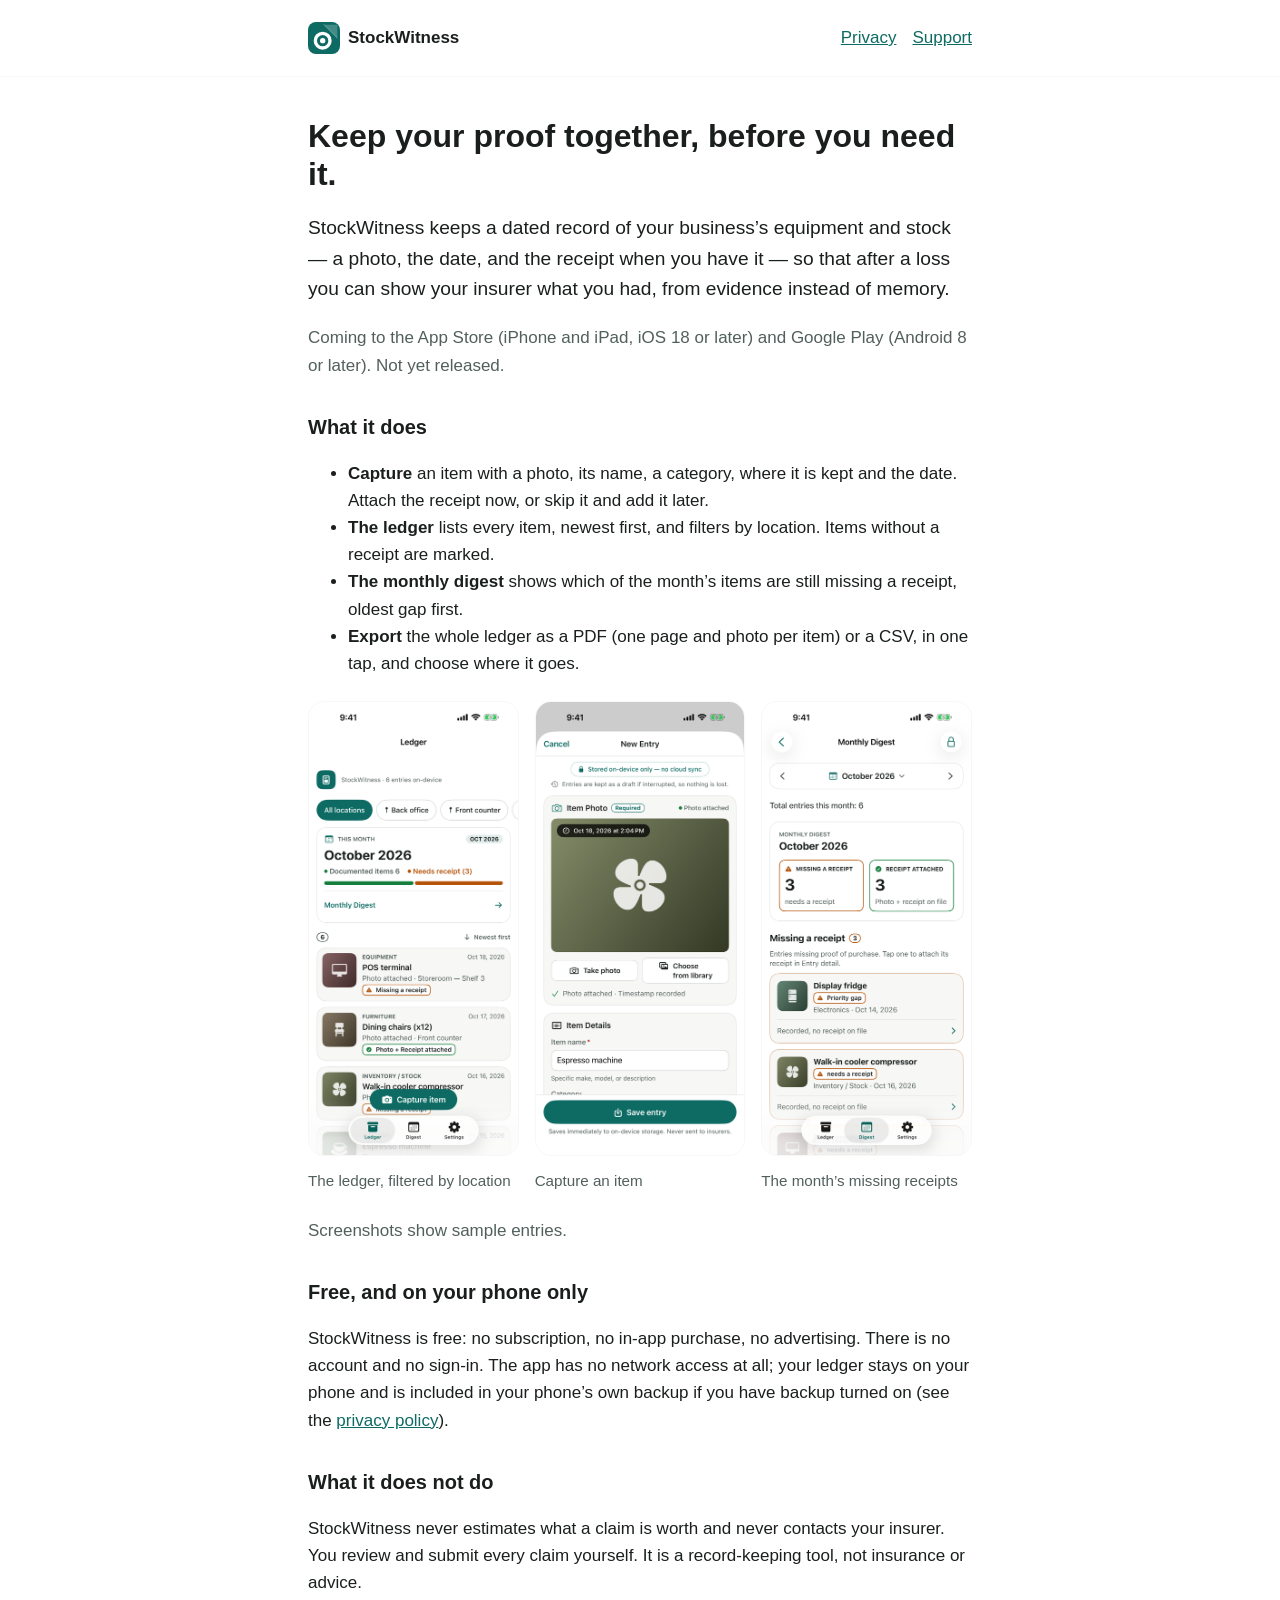
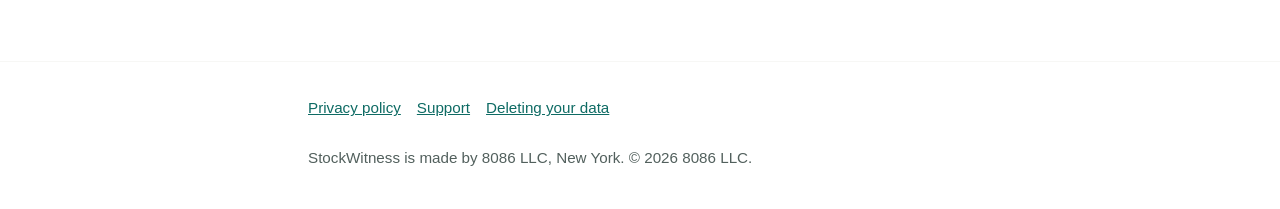
==== index.html @ 0a0f8921 "StockWitness site: home, privacy, support, deleting your data Co-Authored-By: Claude Opus 5.5 <norep" ====
<!DOCTYPE html>
<html lang="en">
<head>
<meta charset="utf-8">
<meta name="viewport" content="width=device-width, initial-scale=1">
<title>StockWitness — a dated photo inventory for insurance claims</title>
<meta name="description" content="StockWitness keeps a dated photo-and-receipt record of a small business’s equipment and stock on your phone. Free, no account, no network.">
<meta name="color-scheme" content="light dark">
<meta property="og:title" content="StockWitness — a dated photo inventory for insurance claims">
<meta property="og:description" content="StockWitness keeps a dated photo-and-receipt record of a small business’s equipment and stock on your phone. Free, no account, no network.">
<meta property="og:image" content="https://soloinc-projects.github.io/stockwitness/og-image.png">
<link rel="canonical" href="https://soloinc-projects.github.io/stockwitness/">
<link rel="icon" href="favicon.svg" type="image/svg+xml">
<link rel="apple-touch-icon" href="apple-touch-icon.png">
<link rel="stylesheet" href="style.css">
</head>
<body>
<a class="skip" href="#main">Skip to content</a>
<header><div class="wrap">
<a class="brand" href="./"><img src="favicon.svg" alt="" width="32" height="32">StockWitness</a>
<nav aria-label="Site"><a href="privacy/">Privacy</a><a href="support/">Support</a></nav>
</div></header>
<main id="main"><div class="wrap">
<h1>Keep your proof together, before you need it.</h1>
<p class="lede">StockWitness keeps a dated record of your business&rsquo;s equipment and stock &mdash; a photo, the date, and the receipt when you have it &mdash; so that after a loss you can show your insurer what you had, from evidence instead of memory.</p>
<p class="muted">Coming to the App Store (iPhone and iPad, iOS 18 or later) and Google Play (Android 8 or later). Not yet released.</p>

<h2>What it does</h2>
<ul>
<li><strong>Capture</strong> an item with a photo, its name, a category, where it is kept and the date. Attach the receipt now, or skip it and add it later.</li>
<li><strong>The ledger</strong> lists every item, newest first, and filters by location. Items without a receipt are marked.</li>
<li><strong>The monthly digest</strong> shows which of the month&rsquo;s items are still missing a receipt, oldest gap first.</li>
<li><strong>Export</strong> the whole ledger as a PDF (one page and photo per item) or a CSV, in one tap, and choose where it goes.</li>
</ul>

<div class="shots">
<figure><img src="img/01-ledger.png" alt="The Ledger screen: entries with photos, locations and a missing-receipt marker" width="460" height="999" loading="lazy"><figcaption>The ledger, filtered by location</figcaption></figure>
<figure><img src="img/02-capture.png" alt="The Capture screen: photo, item name, category and location fields" width="460" height="999" loading="lazy"><figcaption>Capture an item</figcaption></figure>
<figure><img src="img/03-digest.png" alt="The Monthly Digest screen: three entries missing a receipt, three with one" width="460" height="999" loading="lazy"><figcaption>The month&rsquo;s missing receipts</figcaption></figure>
</div>
<p class="muted">Screenshots show sample entries.</p>

<h2>Free, and on your phone only</h2>
<p>StockWitness is free: no subscription, no in-app purchase, no advertising. There is no account and no sign-in. The app has no network access at all; your ledger stays on your phone and is included in your phone&rsquo;s own backup if you have backup turned on (see the <a href="privacy/">privacy policy</a>).</p>

<h2>What it does not do</h2>
<p>StockWitness never estimates what a claim is worth and never contacts your insurer. You review and submit every claim yourself. It is a record-keeping tool, not insurance or advice.</p>

</div></main>
<footer><div class="wrap">
<a href="privacy/">Privacy policy</a><a href="support/">Support</a><a href="delete-data/">Deleting your data</a>
<p>StockWitness is made by 8086 LLC, New York. &copy; 2026 8086 LLC.</p>
</div></footer>
</body>
</html>
---- style.css ----
:root{--bg:#FFFFFF;--surface:#F7F7F5;--ink:#1A1F1E;--ink2:#52605D;--primary:#0E6B64;color-scheme:light dark}
@media (prefers-color-scheme:dark){:root{--bg:#0F1413;--surface:#1B2220;--ink:#EDF2F0;--ink2:#A9B6B2;--primary:#4FD1C0}}
*{box-sizing:border-box}
body{margin:0;background:var(--bg);color:var(--ink);font:1.0625rem/1.6 -apple-system,BlinkMacSystemFont,"Segoe UI",Roboto,sans-serif}
a{color:var(--primary)}
a:focus-visible{outline:3px solid var(--primary);outline-offset:2px}
.skip{position:absolute;left:-999px}.skip:focus{left:1rem;top:1rem;background:var(--bg);padding:.5rem}
.wrap{max-width:44rem;margin:0 auto;padding:0 1.25rem}
header{border-bottom:1px solid var(--surface);padding:1rem 0}
header .wrap{display:flex;align-items:center;justify-content:space-between;gap:1rem;flex-wrap:wrap}
.brand{display:flex;align-items:center;gap:.5rem;font-weight:700;color:var(--ink);text-decoration:none}
.brand img{width:32px;height:32px}
nav a{margin-left:1rem;display:inline-block;min-height:44px;line-height:44px}
main{padding:2rem 0 3rem}
h1{font-size:2rem;line-height:1.2;margin:.5rem 0 1rem}
h2{font-size:1.25rem;margin:2rem 0 .5rem}
.lede{font-size:1.2rem;color:var(--ink)}
.muted{color:var(--ink2)}
.card{background:var(--surface);border-radius:16px;padding:1rem 1.25rem;margin:1rem 0}
.shots{display:grid;grid-template-columns:repeat(auto-fit,minmax(10rem,1fr));gap:1rem;margin:1.5rem 0}
.shots figure{margin:0}.shots img{width:100%;height:auto;border-radius:16px;border:1px solid var(--surface)}
.shots figcaption{font-size:.95rem;color:var(--ink2);margin-top:.25rem}
table{border-collapse:collapse;width:100%}th,td{text-align:left;padding:.5rem;border-bottom:1px solid var(--surface);vertical-align:top}
footer{border-top:1px solid var(--surface);padding:1.5rem 0;color:var(--ink2);font-size:.95rem}
footer a{display:inline-block;min-height:44px;line-height:44px;margin-right:1rem}
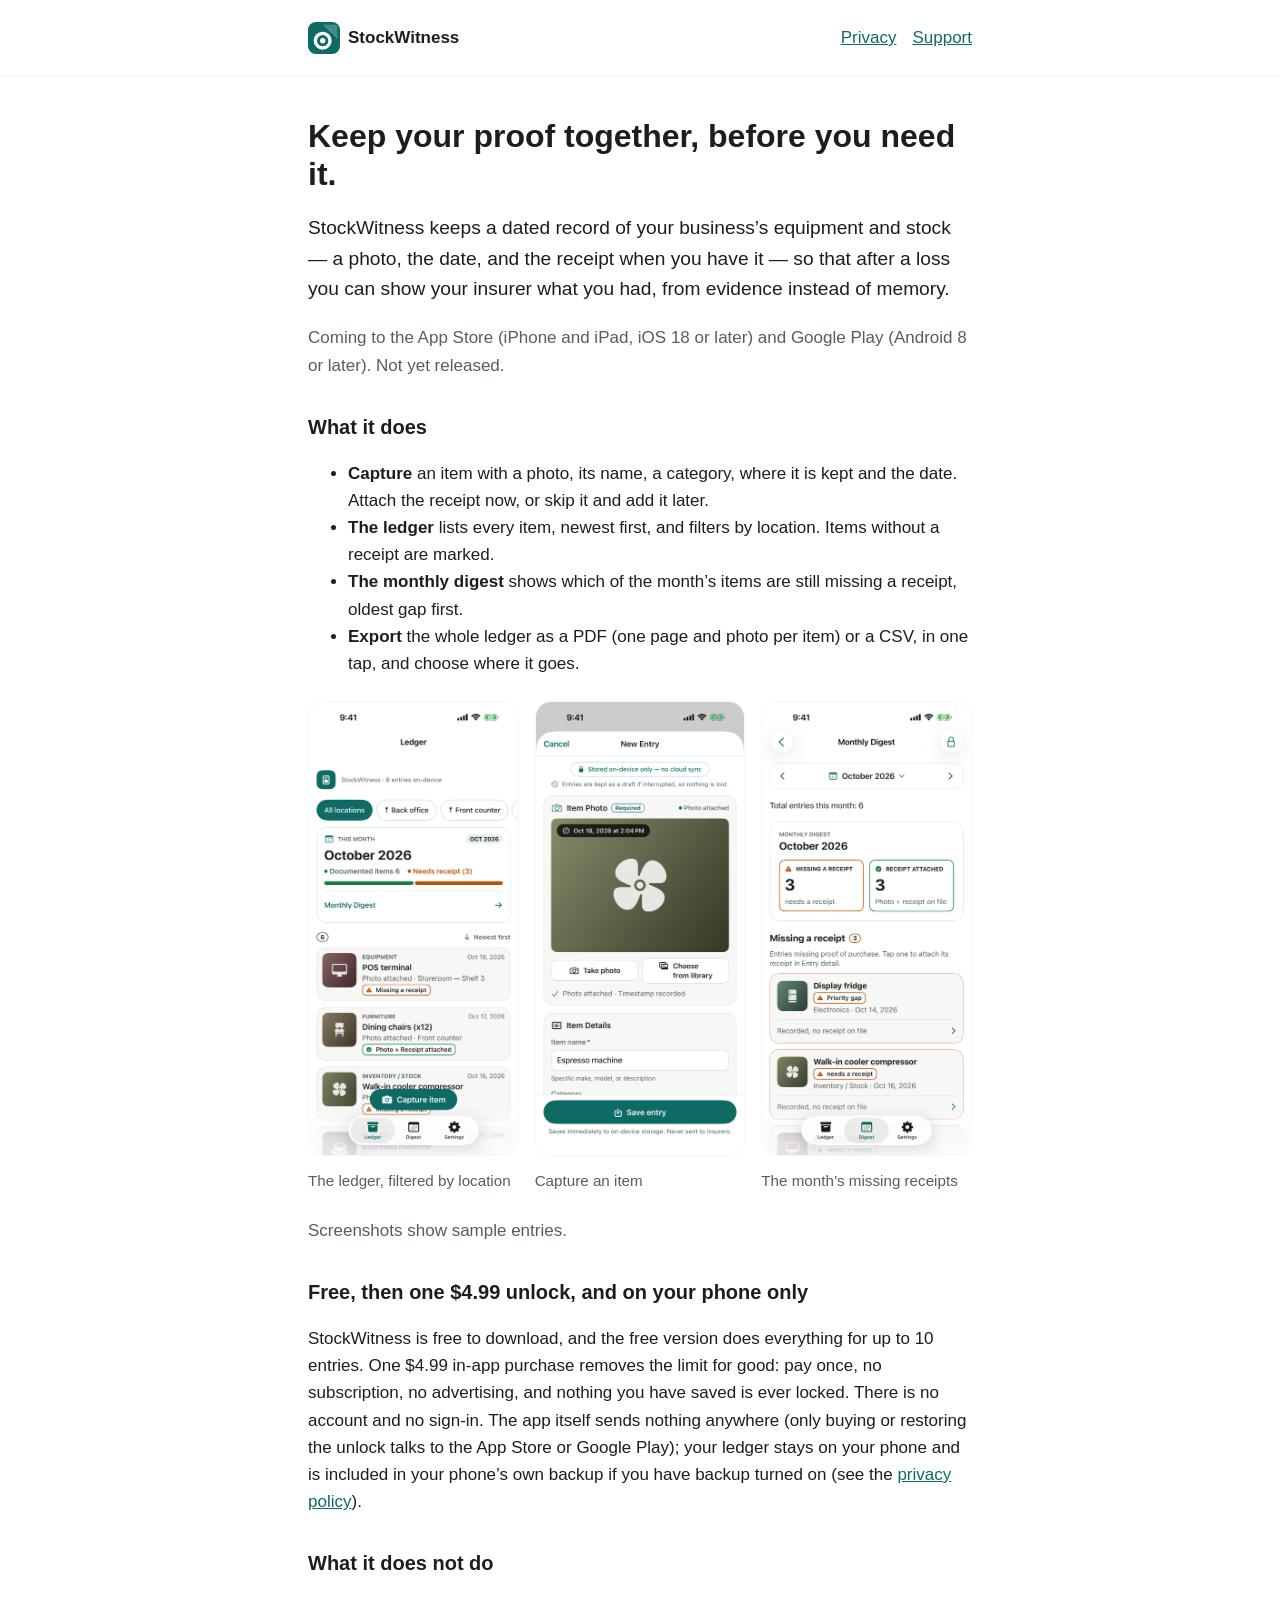
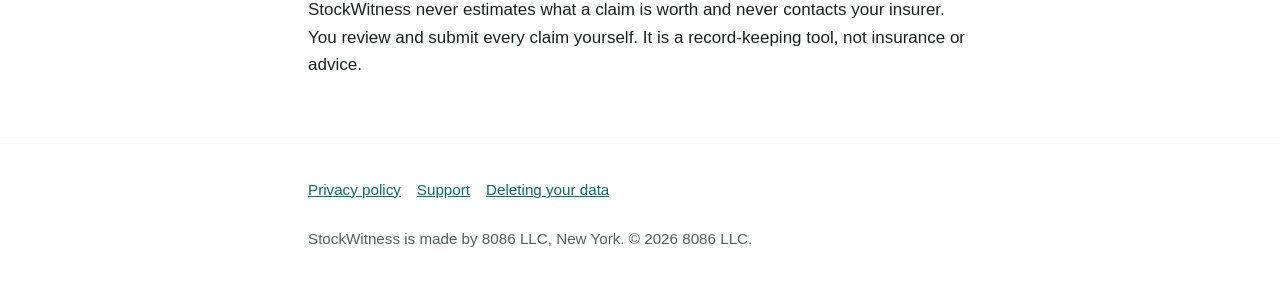
==== commit 3028c0da: "StockWitness is free, then one $4.99 unlock: landing, support and privacy pages say so Co-Authored-B" ====
--- a/index.html
+++ b/index.html
@@ -4,10 +4,10 @@
 <meta charset="utf-8">
 <meta name="viewport" content="width=device-width, initial-scale=1">
 <title>StockWitness — a dated photo inventory for insurance claims</title>
-<meta name="description" content="StockWitness keeps a dated photo-and-receipt record of a small business’s equipment and stock on your phone. Free, no account, no network.">
+<meta name="description" content="StockWitness keeps a dated photo-and-receipt record of a small business’s equipment and stock on your phone. Free, then one $4.99 unlock. No account, no subscription.">
 <meta name="color-scheme" content="light dark">
 <meta property="og:title" content="StockWitness — a dated photo inventory for insurance claims">
-<meta property="og:description" content="StockWitness keeps a dated photo-and-receipt record of a small business’s equipment and stock on your phone. Free, no account, no network.">
+<meta property="og:description" content="StockWitness keeps a dated photo-and-receipt record of a small business’s equipment and stock on your phone. Free, then one $4.99 unlock. No account, no subscription.">
 <meta property="og:image" content="https://soloinc-projects.github.io/stockwitness/og-image.png">
 <link rel="canonical" href="https://soloinc-projects.github.io/stockwitness/">
 <link rel="icon" href="favicon.svg" type="image/svg+xml">
@@ -40,8 +40,8 @@
 </div>
 <p class="muted">Screenshots show sample entries.</p>
 
-<h2>Free, and on your phone only</h2>
-<p>StockWitness is free: no subscription, no in-app purchase, no advertising. There is no account and no sign-in. The app has no network access at all; your ledger stays on your phone and is included in your phone&rsquo;s own backup if you have backup turned on (see the <a href="privacy/">privacy policy</a>).</p>
+<h2>Free, then one $4.99 unlock, and on your phone only</h2>
+<p>StockWitness is free to download, and the free version does everything for up to 10 entries. One $4.99 in-app purchase removes the limit for good: pay once, no subscription, no advertising, and nothing you have saved is ever locked. There is no account and no sign-in. The app itself sends nothing anywhere (only buying or restoring the unlock talks to the App Store or Google Play); your ledger stays on your phone and is included in your phone&rsquo;s own backup if you have backup turned on (see the <a href="privacy/">privacy policy</a>).</p>
 
 <h2>What it does not do</h2>
 <p>StockWitness never estimates what a claim is worth and never contacts your insurer. You review and submit every claim yourself. It is a record-keeping tool, not insurance or advice.</p>
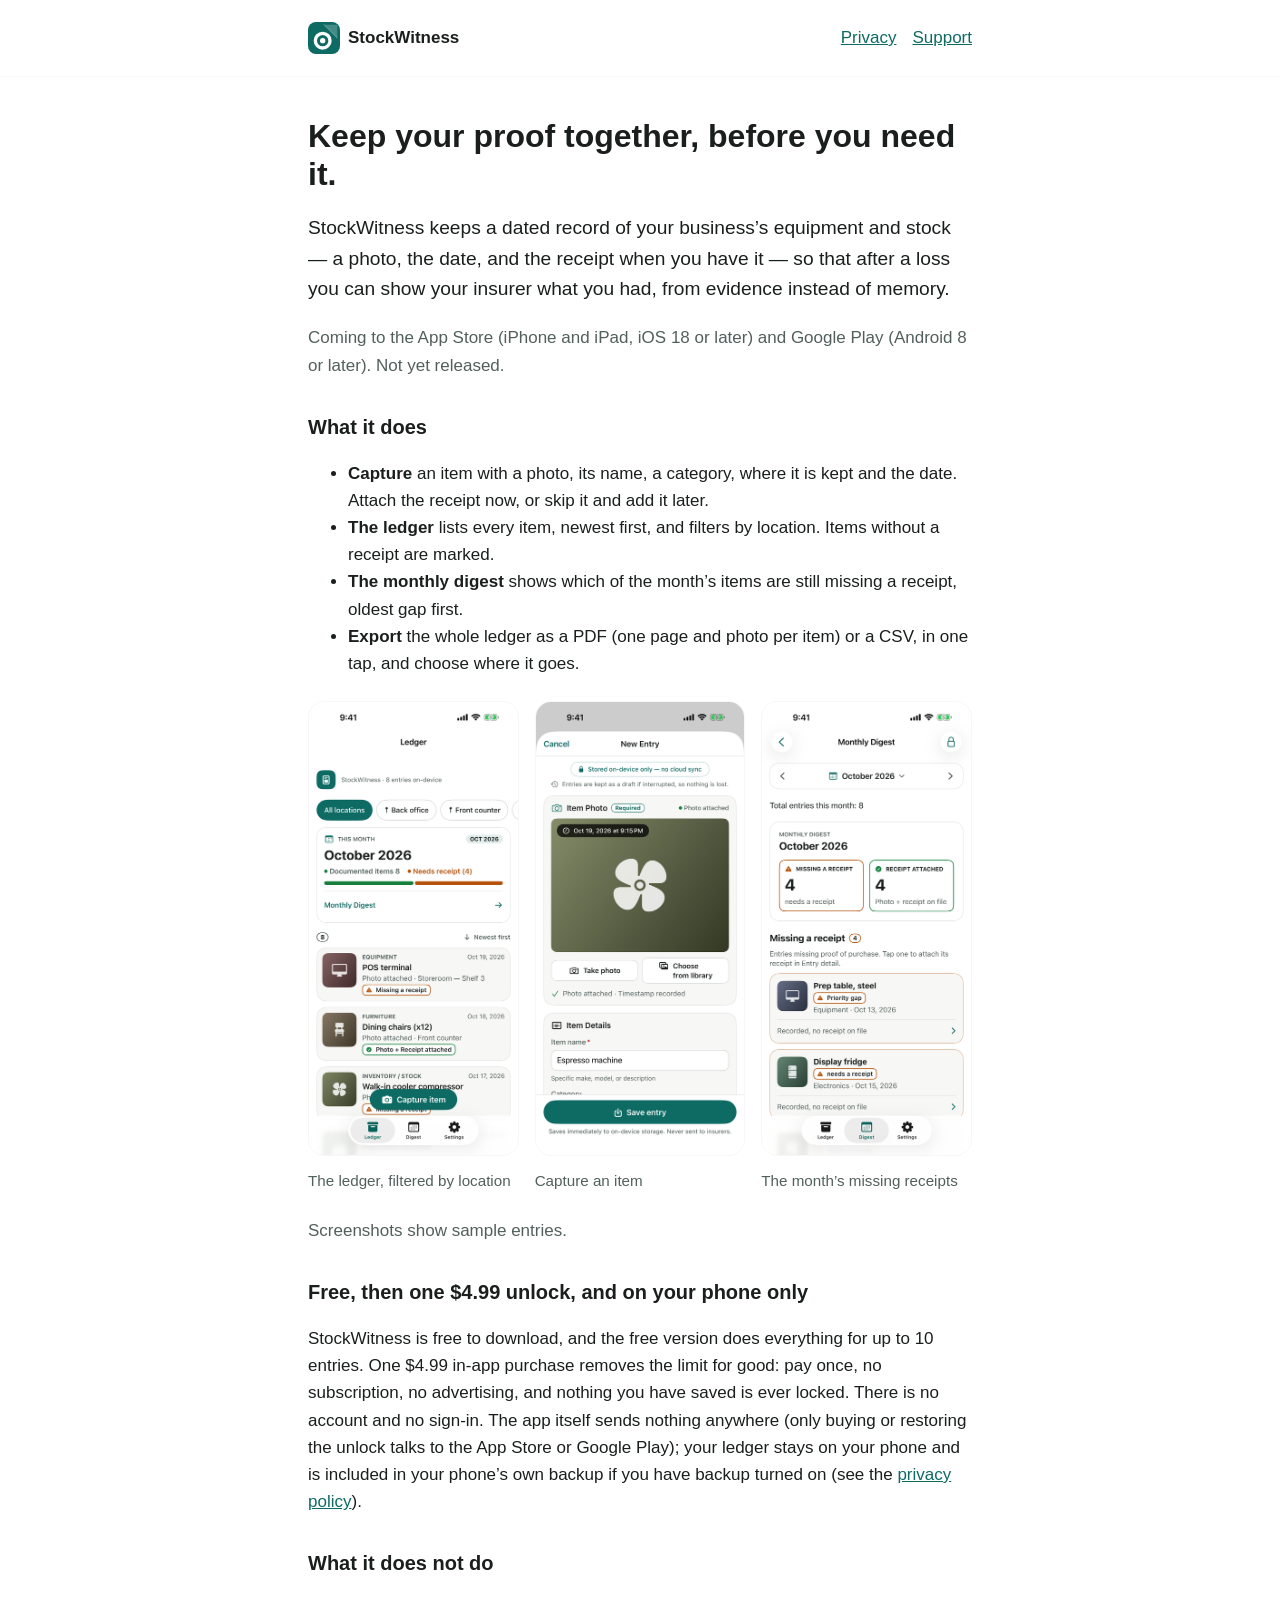
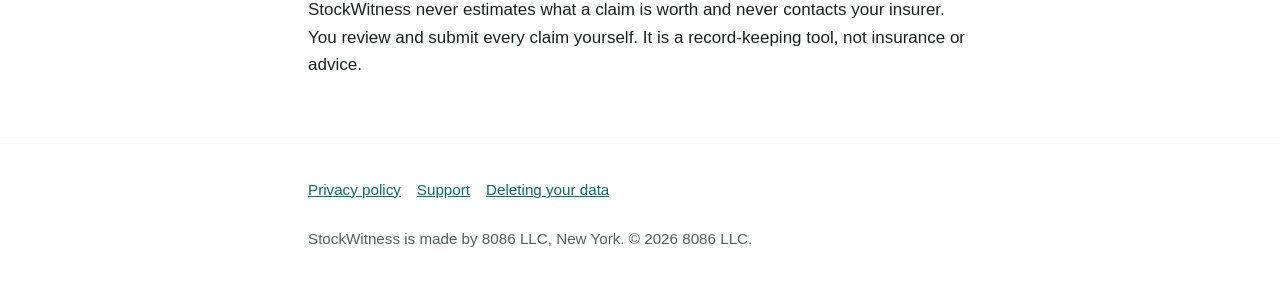
==== commit 2e40c1e8: "Landing images from the App Store set shot on e8fa122 (Settings unlock build); alt text matches them" ====
--- a/index.html
+++ b/index.html
@@ -35,8 +35,8 @@
 
 <div class="shots">
 <figure><img src="img/01-ledger.png" alt="The Ledger screen: entries with photos, locations and a missing-receipt marker" width="460" height="999" loading="lazy"><figcaption>The ledger, filtered by location</figcaption></figure>
-<figure><img src="img/02-capture.png" alt="The Capture screen: photo, item name, category and location fields" width="460" height="999" loading="lazy"><figcaption>Capture an item</figcaption></figure>
-<figure><img src="img/03-digest.png" alt="The Monthly Digest screen: three entries missing a receipt, three with one" width="460" height="999" loading="lazy"><figcaption>The month&rsquo;s missing receipts</figcaption></figure>
+<figure><img src="img/02-capture.png" alt="The Capture screen: a dated photo and the item name, with Save entry below" width="460" height="999" loading="lazy"><figcaption>Capture an item</figcaption></figure>
+<figure><img src="img/03-digest.png" alt="The Monthly Digest screen: four entries missing a receipt, four with one" width="460" height="999" loading="lazy"><figcaption>The month&rsquo;s missing receipts</figcaption></figure>
 </div>
 <p class="muted">Screenshots show sample entries.</p>
 
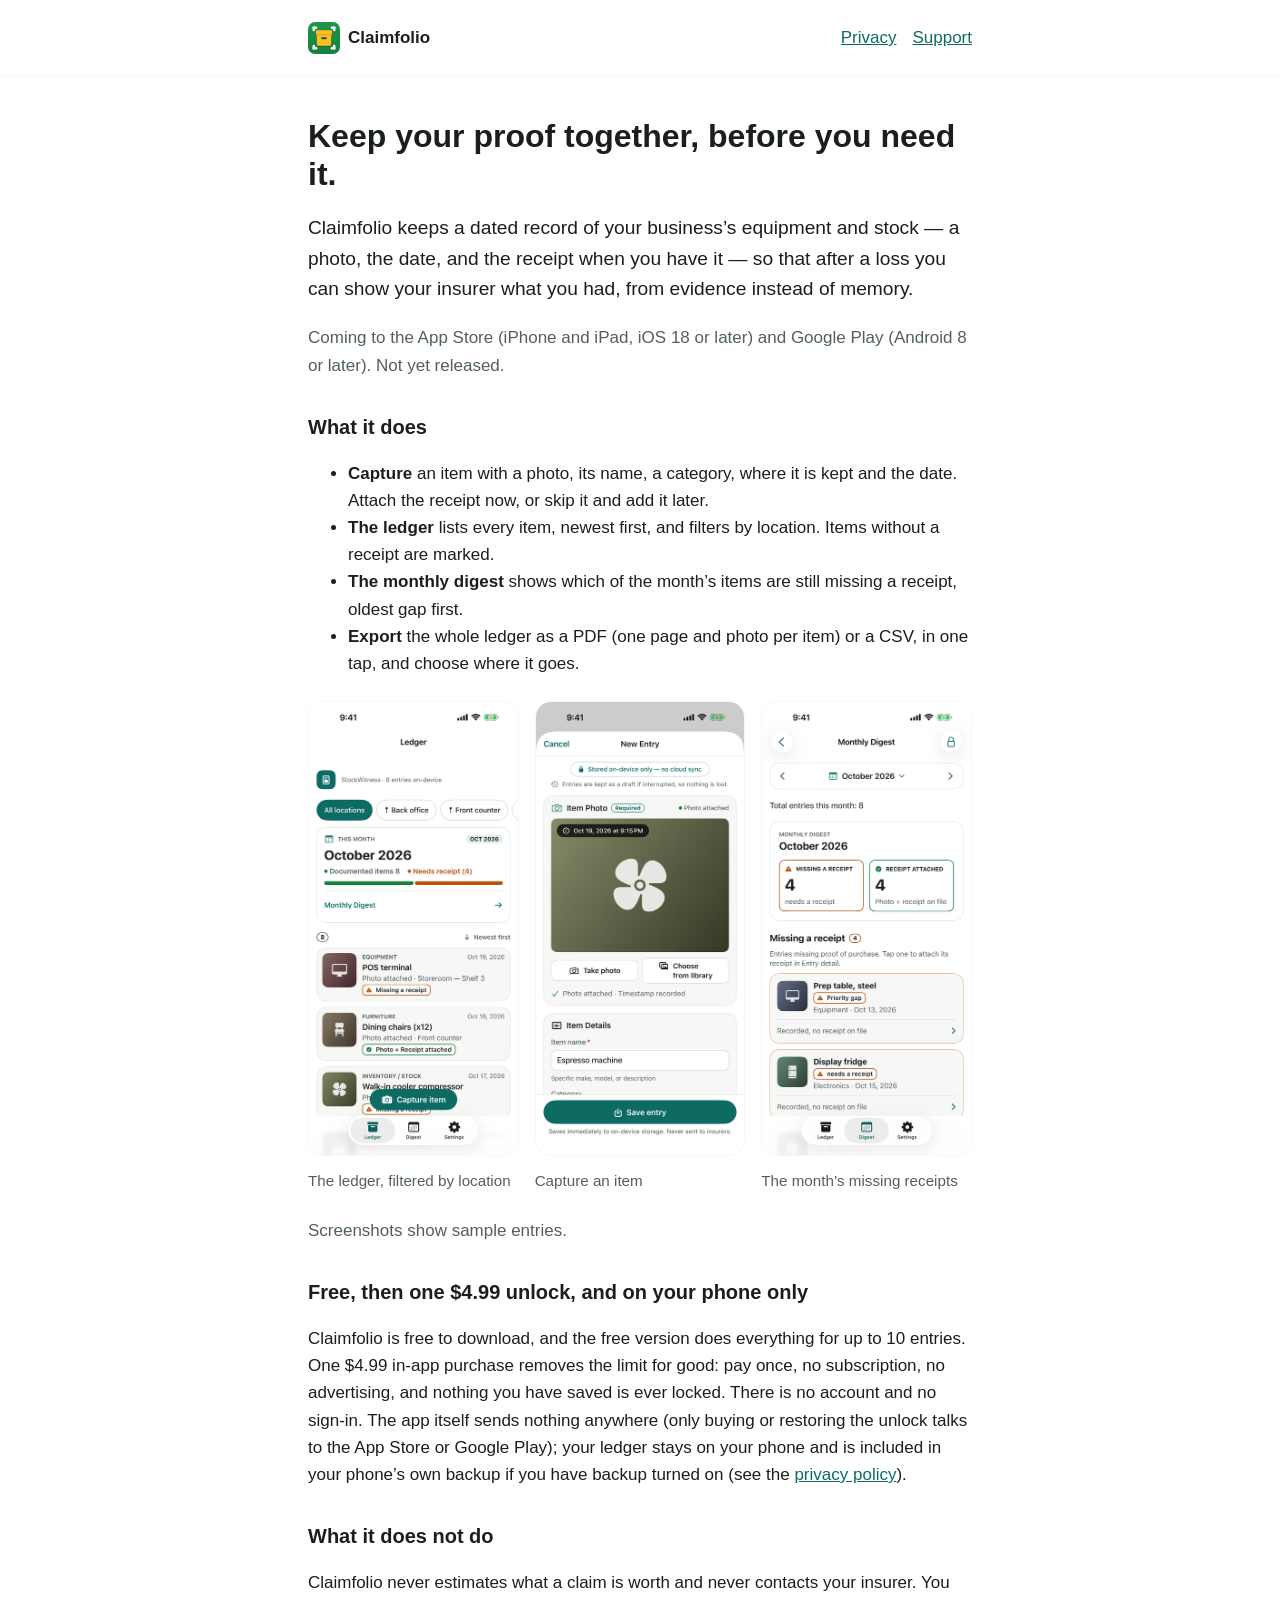
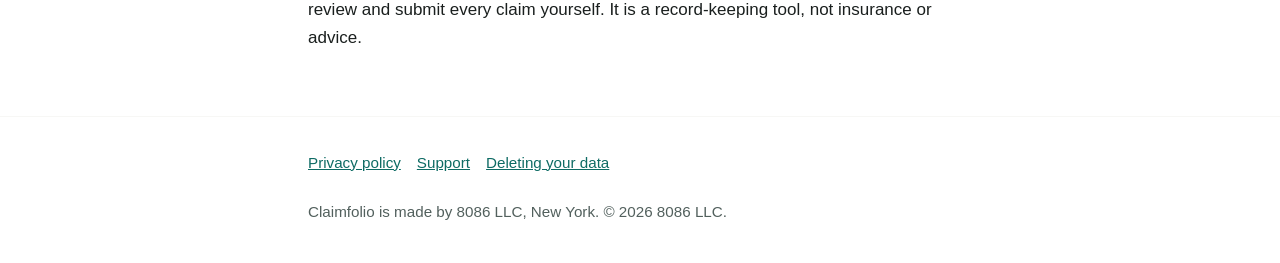
==== commit b2d4f94f: "site: the app is now Claimfolio (renamed from StockWitness, 2026-10-20) Every page's title, heading," ====
--- a/index.html
+++ b/index.html
@@ -3,26 +3,29 @@
 <head>
 <meta charset="utf-8">
 <meta name="viewport" content="width=device-width, initial-scale=1">
-<title>StockWitness — a dated photo inventory for insurance claims</title>
-<meta name="description" content="StockWitness keeps a dated photo-and-receipt record of a small business’s equipment and stock on your phone. Free, then one $4.99 unlock. No account, no subscription.">
+<title>Claimfolio — a dated photo inventory for insurance claims</title>
+<meta name="description" content="Claimfolio keeps a dated photo-and-receipt record of a small business’s equipment and stock on your phone. Free, then one $4.99 unlock. No account, no subscription.">
 <meta name="color-scheme" content="light dark">
-<meta property="og:title" content="StockWitness — a dated photo inventory for insurance claims">
-<meta property="og:description" content="StockWitness keeps a dated photo-and-receipt record of a small business’s equipment and stock on your phone. Free, then one $4.99 unlock. No account, no subscription.">
+<meta property="og:title" content="Claimfolio — a dated photo inventory for insurance claims">
+<meta property="og:description" content="Claimfolio keeps a dated photo-and-receipt record of a small business’s equipment and stock on your phone. Free, then one $4.99 unlock. No account, no subscription.">
 <meta property="og:image" content="https://soloinc-projects.github.io/stockwitness/og-image.png">
 <link rel="canonical" href="https://soloinc-projects.github.io/stockwitness/">
 <link rel="icon" href="favicon.svg" type="image/svg+xml">
 <link rel="apple-touch-icon" href="apple-touch-icon.png">
 <link rel="stylesheet" href="style.css">
+<script type="application/ld+json">
+{"@context":"https://schema.org","@type":"SoftwareApplication","name":"Claimfolio","applicationCategory":"BusinessApplication","operatingSystem":"iOS 18 or later; Android 8.0 or later","description":"A dated photo-and-receipt record of a small business\u2019s equipment and stock, kept on your phone, for insurance claims. Free for 10 entries, then one $4.99 unlock; no subscription.","offers":{"@type":"Offer","price":"0","priceCurrency":"USD"},"publisher":{"@type":"Organization","name":"8086 LLC"},"url":"https://soloinc-projects.github.io/stockwitness/","image":"https://soloinc-projects.github.io/stockwitness/og-image.png"}
+</script>
 </head>
 <body>
 <a class="skip" href="#main">Skip to content</a>
 <header><div class="wrap">
-<a class="brand" href="./"><img src="favicon.svg" alt="" width="32" height="32">StockWitness</a>
+<a class="brand" href="./"><img src="favicon.svg" alt="" width="32" height="32">Claimfolio</a>
 <nav aria-label="Site"><a href="privacy/">Privacy</a><a href="support/">Support</a></nav>
 </div></header>
 <main id="main"><div class="wrap">
 <h1>Keep your proof together, before you need it.</h1>
-<p class="lede">StockWitness keeps a dated record of your business&rsquo;s equipment and stock &mdash; a photo, the date, and the receipt when you have it &mdash; so that after a loss you can show your insurer what you had, from evidence instead of memory.</p>
+<p class="lede">Claimfolio keeps a dated record of your business&rsquo;s equipment and stock &mdash; a photo, the date, and the receipt when you have it &mdash; so that after a loss you can show your insurer what you had, from evidence instead of memory.</p>
 <p class="muted">Coming to the App Store (iPhone and iPad, iOS 18 or later) and Google Play (Android 8 or later). Not yet released.</p>
 
 <h2>What it does</h2>
@@ -41,15 +44,15 @@
 <p class="muted">Screenshots show sample entries.</p>
 
 <h2>Free, then one $4.99 unlock, and on your phone only</h2>
-<p>StockWitness is free to download, and the free version does everything for up to 10 entries. One $4.99 in-app purchase removes the limit for good: pay once, no subscription, no advertising, and nothing you have saved is ever locked. There is no account and no sign-in. The app itself sends nothing anywhere (only buying or restoring the unlock talks to the App Store or Google Play); your ledger stays on your phone and is included in your phone&rsquo;s own backup if you have backup turned on (see the <a href="privacy/">privacy policy</a>).</p>
+<p>Claimfolio is free to download, and the free version does everything for up to 10 entries. One $4.99 in-app purchase removes the limit for good: pay once, no subscription, no advertising, and nothing you have saved is ever locked. There is no account and no sign-in. The app itself sends nothing anywhere (only buying or restoring the unlock talks to the App Store or Google Play); your ledger stays on your phone and is included in your phone&rsquo;s own backup if you have backup turned on (see the <a href="privacy/">privacy policy</a>).</p>
 
 <h2>What it does not do</h2>
-<p>StockWitness never estimates what a claim is worth and never contacts your insurer. You review and submit every claim yourself. It is a record-keeping tool, not insurance or advice.</p>
+<p>Claimfolio never estimates what a claim is worth and never contacts your insurer. You review and submit every claim yourself. It is a record-keeping tool, not insurance or advice.</p>
 
 </div></main>
 <footer><div class="wrap">
 <a href="privacy/">Privacy policy</a><a href="support/">Support</a><a href="delete-data/">Deleting your data</a>
-<p>StockWitness is made by 8086 LLC, New York. &copy; 2026 8086 LLC.</p>
+<p>Claimfolio is made by 8086 LLC, New York. &copy; 2026 8086 LLC.</p>
 </div></footer>
 </body>
 </html>
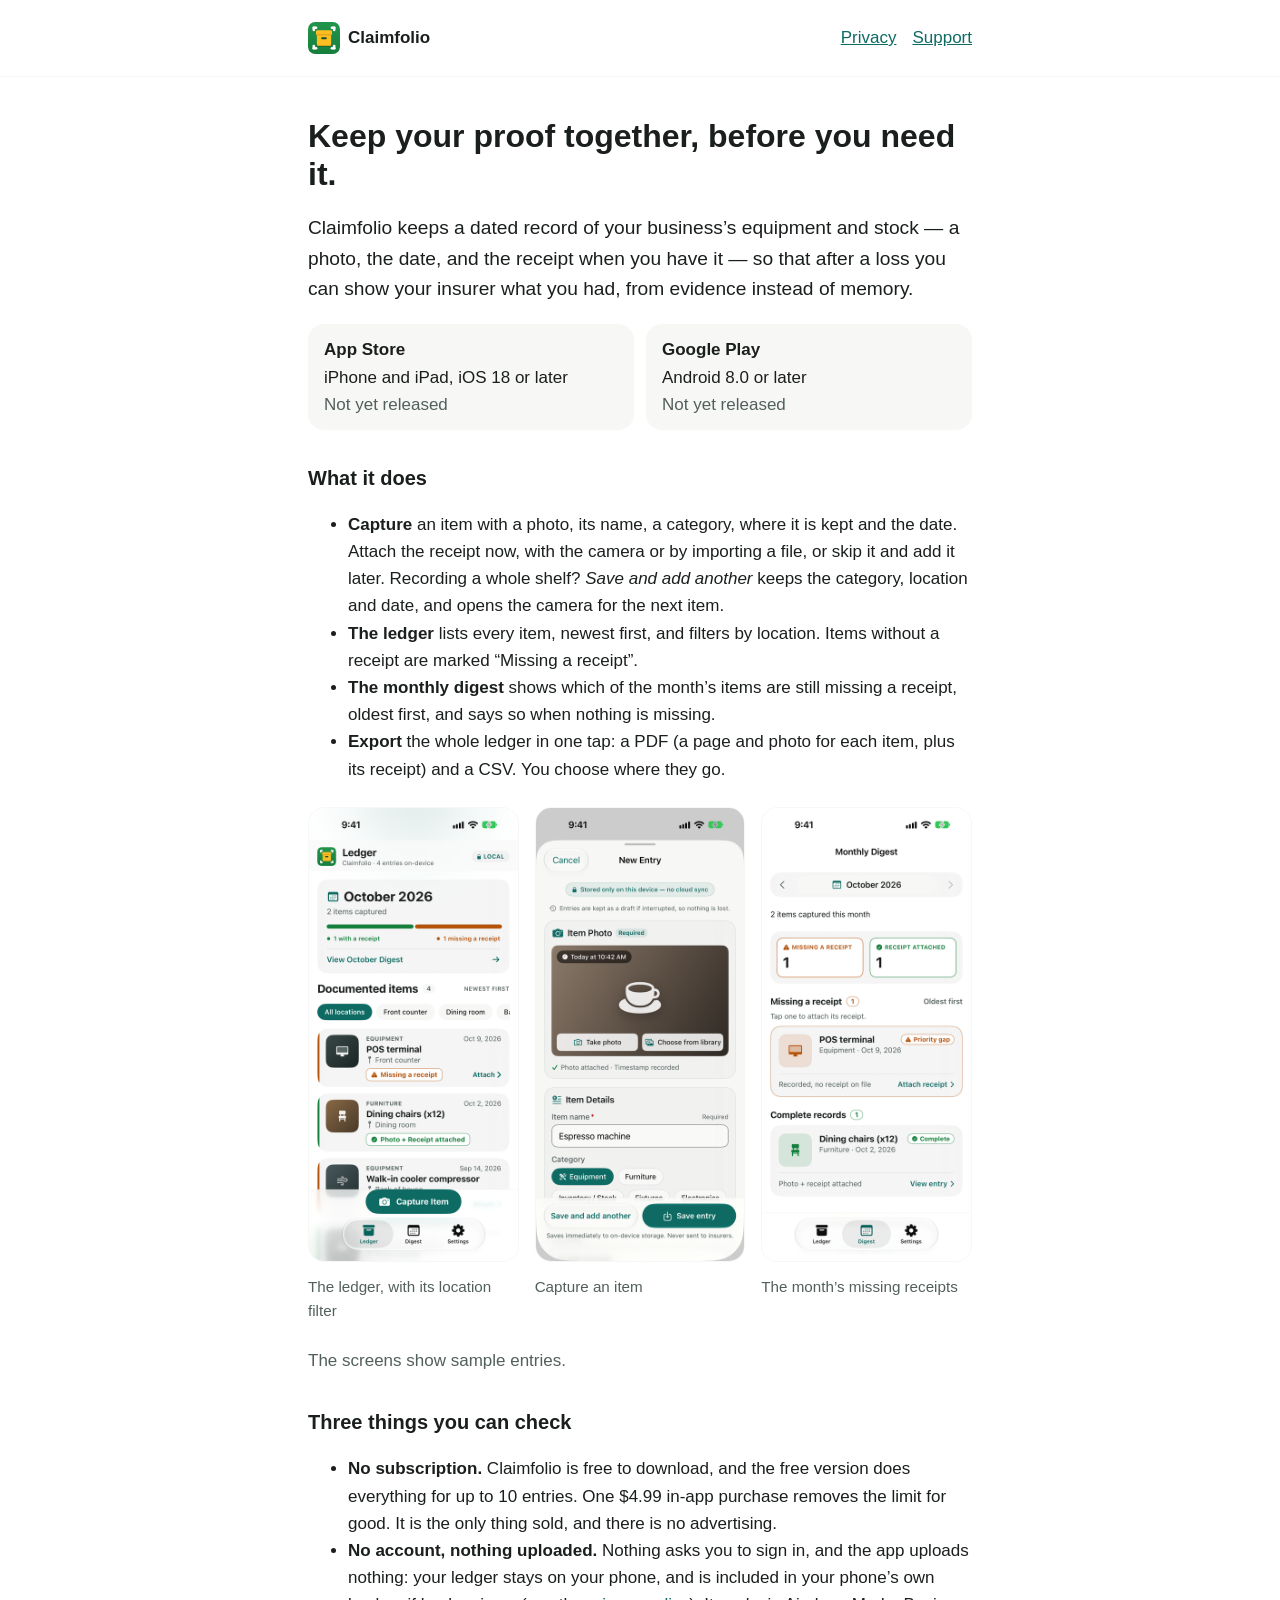
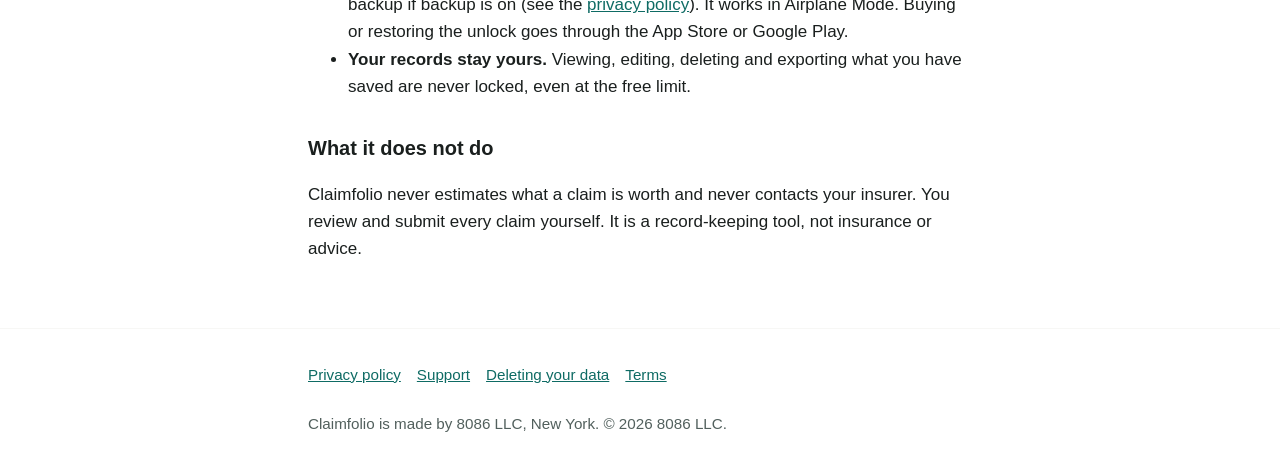
==== commit 15264a29: "site: launch pack edition 9 -- current design pictures, a terms page, claims matched to the app - Ho" ====
--- a/index.html
+++ b/index.html
@@ -26,32 +26,39 @@
 <main id="main"><div class="wrap">
 <h1>Keep your proof together, before you need it.</h1>
 <p class="lede">Claimfolio keeps a dated record of your business&rsquo;s equipment and stock &mdash; a photo, the date, and the receipt when you have it &mdash; so that after a loss you can show your insurer what you had, from evidence instead of memory.</p>
-<p class="muted">Coming to the App Store (iPhone and iPad, iOS 18 or later) and Google Play (Android 8 or later). Not yet released.</p>
+<ul class="cta" aria-label="Where to get Claimfolio">
+<li><strong>App Store</strong><span>iPhone and iPad, iOS 18 or later</span><span class="muted">Not yet released</span></li>
+<li><strong>Google Play</strong><span>Android 8.0 or later</span><span class="muted">Not yet released</span></li>
+</ul>
 
 <h2>What it does</h2>
 <ul>
-<li><strong>Capture</strong> an item with a photo, its name, a category, where it is kept and the date. Attach the receipt now, or skip it and add it later.</li>
-<li><strong>The ledger</strong> lists every item, newest first, and filters by location. Items without a receipt are marked.</li>
-<li><strong>The monthly digest</strong> shows which of the month&rsquo;s items are still missing a receipt, oldest gap first.</li>
-<li><strong>Export</strong> the whole ledger as a PDF (one page and photo per item) or a CSV, in one tap, and choose where it goes.</li>
+<li><strong>Capture</strong> an item with a photo, its name, a category, where it is kept and the date. Attach the receipt now, with the camera or by importing a file, or skip it and add it later. Recording a whole shelf? <em>Save and add another</em> keeps the category, location and date, and opens the camera for the next item.</li>
+<li><strong>The ledger</strong> lists every item, newest first, and filters by location. Items without a receipt are marked &ldquo;Missing a receipt&rdquo;.</li>
+<li><strong>The monthly digest</strong> shows which of the month&rsquo;s items are still missing a receipt, oldest first, and says so when nothing is missing.</li>
+<li><strong>Export</strong> the whole ledger in one tap: a PDF (a page and photo for each item, plus its receipt) and a CSV. You choose where they go.</li>
 </ul>
 
 <div class="shots">
-<figure><img src="img/01-ledger.png" alt="The Ledger screen: entries with photos, locations and a missing-receipt marker" width="460" height="999" loading="lazy"><figcaption>The ledger, filtered by location</figcaption></figure>
-<figure><img src="img/02-capture.png" alt="The Capture screen: a dated photo and the item name, with Save entry below" width="460" height="999" loading="lazy"><figcaption>Capture an item</figcaption></figure>
-<figure><img src="img/03-digest.png" alt="The Monthly Digest screen: four entries missing a receipt, four with one" width="460" height="999" loading="lazy"><figcaption>The month&rsquo;s missing receipts</figcaption></figure>
+<figure><img src="img/01-ledger.png" alt="The ledger: October 2026 with 2 items captured, 1 with a receipt and 1 missing a receipt, location filters, and a POS terminal marked Missing a receipt" width="460" height="1000" loading="lazy"><figcaption>The ledger, with its location filter</figcaption></figure>
+<figure><img src="img/02-capture.png" alt="New Entry: a dated photo of an espresso machine, the item name and category, with Save and add another beside Save entry" width="460" height="1000" loading="lazy"><figcaption>Capture an item</figcaption></figure>
+<figure><img src="img/03-digest.png" alt="The monthly digest for October 2026: 1 missing a receipt and 1 receipt attached, with the POS terminal as the priority gap" width="460" height="1000" loading="lazy"><figcaption>The month&rsquo;s missing receipts</figcaption></figure>
 </div>
-<p class="muted">Screenshots show sample entries.</p>
+<p class="muted">The screens show sample entries.</p>
 
-<h2>Free, then one $4.99 unlock, and on your phone only</h2>
-<p>Claimfolio is free to download, and the free version does everything for up to 10 entries. One $4.99 in-app purchase removes the limit for good: pay once, no subscription, no advertising, and nothing you have saved is ever locked. There is no account and no sign-in. The app itself sends nothing anywhere (only buying or restoring the unlock talks to the App Store or Google Play); your ledger stays on your phone and is included in your phone&rsquo;s own backup if you have backup turned on (see the <a href="privacy/">privacy policy</a>).</p>
+<h2>Three things you can check</h2>
+<ul>
+<li><strong>No subscription.</strong> Claimfolio is free to download, and the free version does everything for up to 10 entries. One $4.99 in-app purchase removes the limit for good. It is the only thing sold, and there is no advertising.</li>
+<li><strong>No account, nothing uploaded.</strong> Nothing asks you to sign in, and the app uploads nothing: your ledger stays on your phone, and is included in your phone&rsquo;s own backup if backup is on (see the <a href="privacy/">privacy policy</a>). It works in Airplane Mode. Buying or restoring the unlock goes through the App Store or Google Play.</li>
+<li><strong>Your records stay yours.</strong> Viewing, editing, deleting and exporting what you have saved are never locked, even at the free limit.</li>
+</ul>
 
 <h2>What it does not do</h2>
 <p>Claimfolio never estimates what a claim is worth and never contacts your insurer. You review and submit every claim yourself. It is a record-keeping tool, not insurance or advice.</p>
 
 </div></main>
 <footer><div class="wrap">
-<a href="privacy/">Privacy policy</a><a href="support/">Support</a><a href="delete-data/">Deleting your data</a>
+<a href="privacy/">Privacy policy</a><a href="support/">Support</a><a href="delete-data/">Deleting your data</a><a href="terms/">Terms</a>
 <p>Claimfolio is made by 8086 LLC, New York. &copy; 2026 8086 LLC.</p>
 </div></footer>
 </body>
--- a/style.css
+++ b/style.css
@@ -17,6 +17,8 @@
 .lede{font-size:1.2rem;color:var(--ink)}
 .muted{color:var(--ink2)}
 .card{background:var(--surface);border-radius:16px;padding:1rem 1.25rem;margin:1rem 0}
+.cta{list-style:none;padding:0;margin:1rem 0;display:grid;grid-template-columns:repeat(auto-fit,minmax(14rem,1fr));gap:.75rem}
+.cta li{background:var(--surface);border-radius:16px;padding:.75rem 1rem;display:flex;flex-direction:column}
 .shots{display:grid;grid-template-columns:repeat(auto-fit,minmax(10rem,1fr));gap:1rem;margin:1.5rem 0}
 .shots figure{margin:0}.shots img{width:100%;height:auto;border-radius:16px;border:1px solid var(--surface)}
 .shots figcaption{font-size:.95rem;color:var(--ink2);margin-top:.25rem}
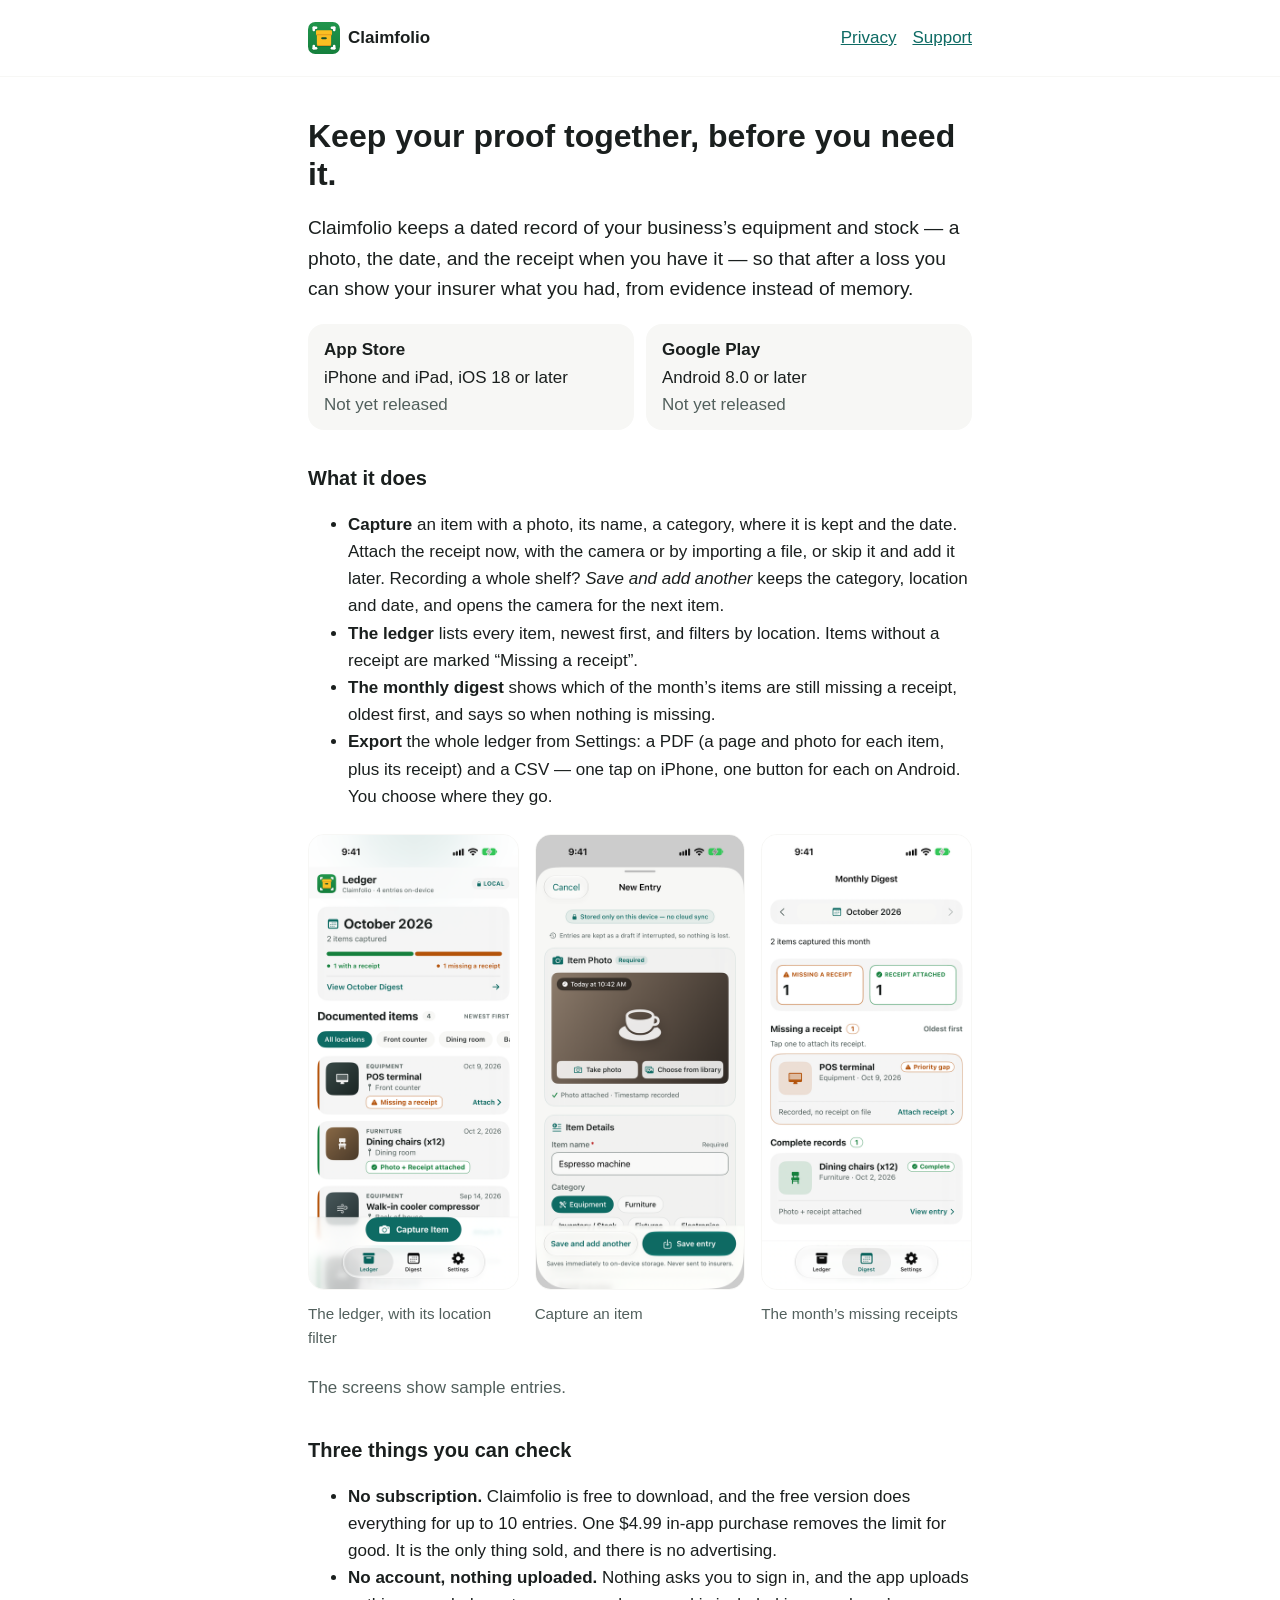
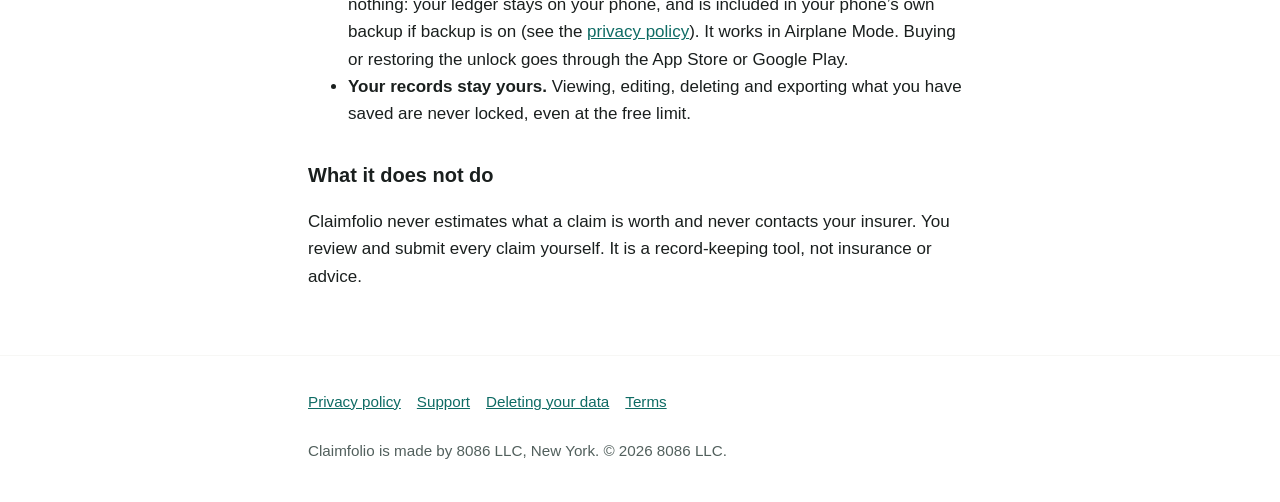
==== commit ce866a77: "site: CR10 export wording true on Android, CR11 Spotlight keeps the date, CR13 every feature works o" ====
--- a/index.html
+++ b/index.html
@@ -36,7 +36,7 @@
 <li><strong>Capture</strong> an item with a photo, its name, a category, where it is kept and the date. Attach the receipt now, with the camera or by importing a file, or skip it and add it later. Recording a whole shelf? <em>Save and add another</em> keeps the category, location and date, and opens the camera for the next item.</li>
 <li><strong>The ledger</strong> lists every item, newest first, and filters by location. Items without a receipt are marked &ldquo;Missing a receipt&rdquo;.</li>
 <li><strong>The monthly digest</strong> shows which of the month&rsquo;s items are still missing a receipt, oldest first, and says so when nothing is missing.</li>
-<li><strong>Export</strong> the whole ledger in one tap: a PDF (a page and photo for each item, plus its receipt) and a CSV. You choose where they go.</li>
+<li><strong>Export</strong> the whole ledger from Settings: a PDF (a page and photo for each item, plus its receipt) and a CSV &mdash; one tap on iPhone, one button for each on Android. You choose where they go.</li>
 </ul>
 
 <div class="shots">
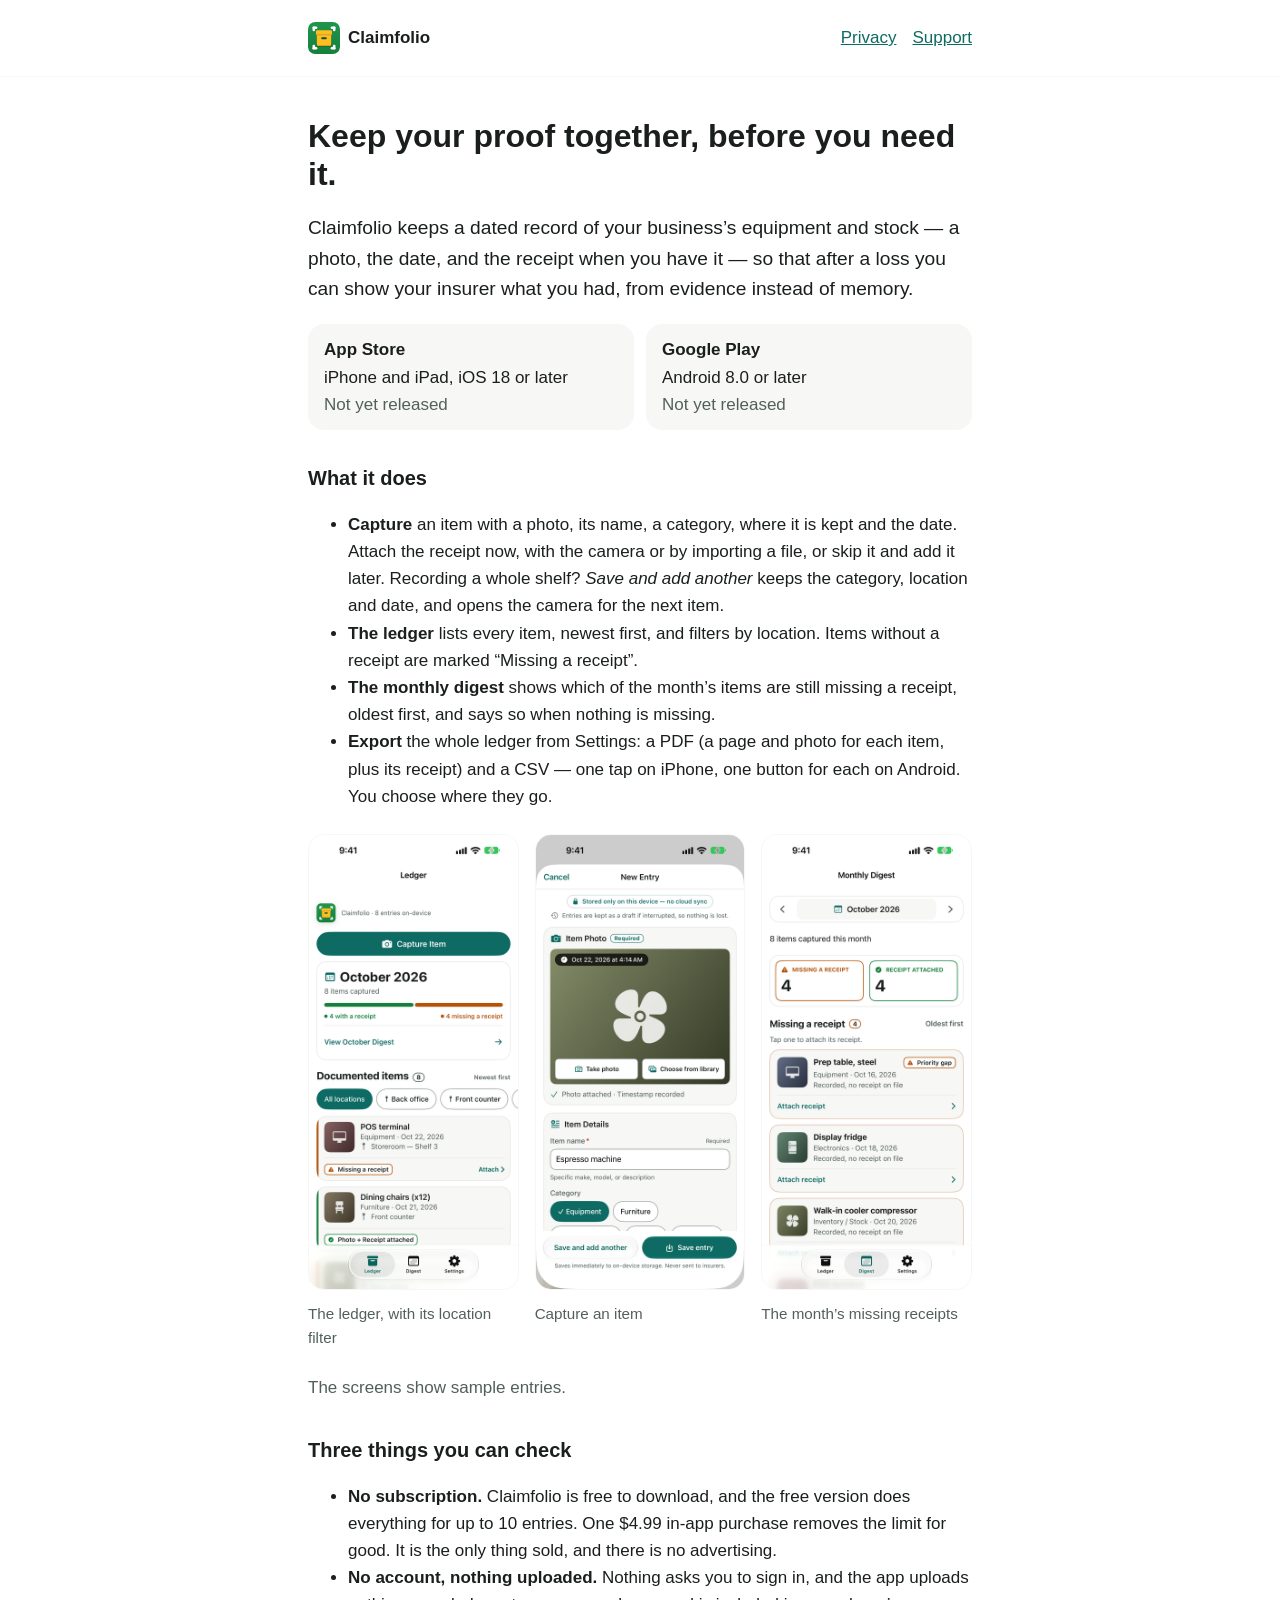
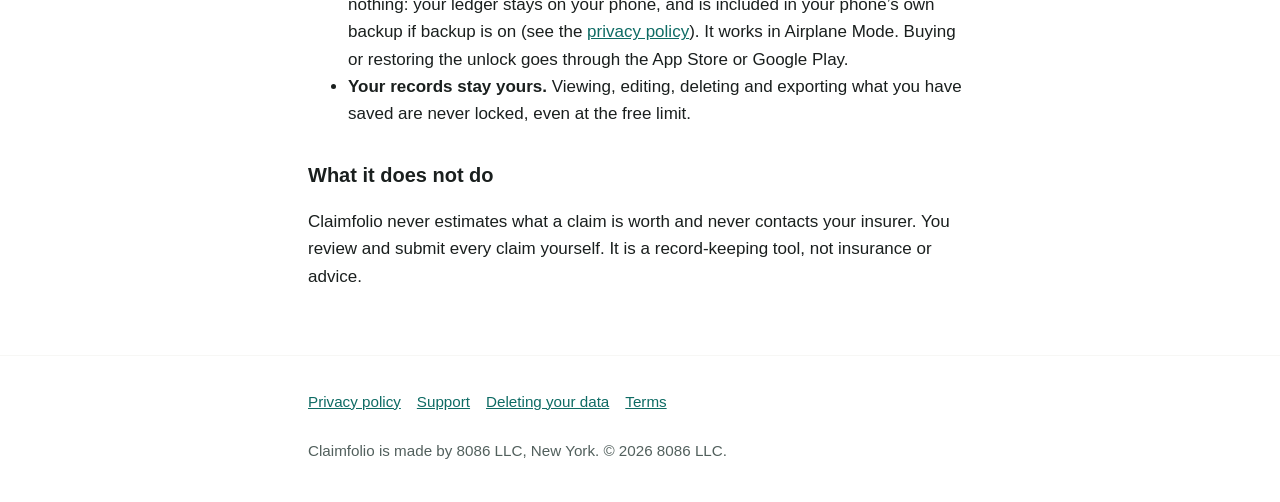
==== commit 1cd7e213: "site: landing pictures are the App Store screenshots of the reviewed build (claim-ready-inventory-pa" ====
--- a/index.html
+++ b/index.html
@@ -40,9 +40,9 @@
 </ul>
 
 <div class="shots">
-<figure><img src="img/01-ledger.png" alt="The ledger: October 2026 with 2 items captured, 1 with a receipt and 1 missing a receipt, location filters, and a POS terminal marked Missing a receipt" width="460" height="1000" loading="lazy"><figcaption>The ledger, with its location filter</figcaption></figure>
-<figure><img src="img/02-capture.png" alt="New Entry: a dated photo of an espresso machine, the item name and category, with Save and add another beside Save entry" width="460" height="1000" loading="lazy"><figcaption>Capture an item</figcaption></figure>
-<figure><img src="img/03-digest.png" alt="The monthly digest for October 2026: 1 missing a receipt and 1 receipt attached, with the POS terminal as the priority gap" width="460" height="1000" loading="lazy"><figcaption>The month&rsquo;s missing receipts</figcaption></figure>
+<figure><img src="img/01-ledger.png" alt="The ledger: October 2026 with 8 items captured, 4 with a receipt and 4 missing a receipt, location filters, and a POS terminal marked Missing a receipt" width="460" height="1000" loading="lazy"><figcaption>The ledger, with its location filter</figcaption></figure>
+<figure><img src="img/02-capture.png" alt="New Entry: a dated item photo with Take photo and Choose from library, the name Espresso machine and its category, with Save and add another beside Save entry" width="460" height="1000" loading="lazy"><figcaption>Capture an item</figcaption></figure>
+<figure><img src="img/03-digest.png" alt="The monthly digest for October 2026: 4 missing a receipt and 4 with a receipt attached, oldest first, with a steel prep table as the priority gap" width="460" height="1000" loading="lazy"><figcaption>The month&rsquo;s missing receipts</figcaption></figure>
 </div>
 <p class="muted">The screens show sample entries.</p>
 
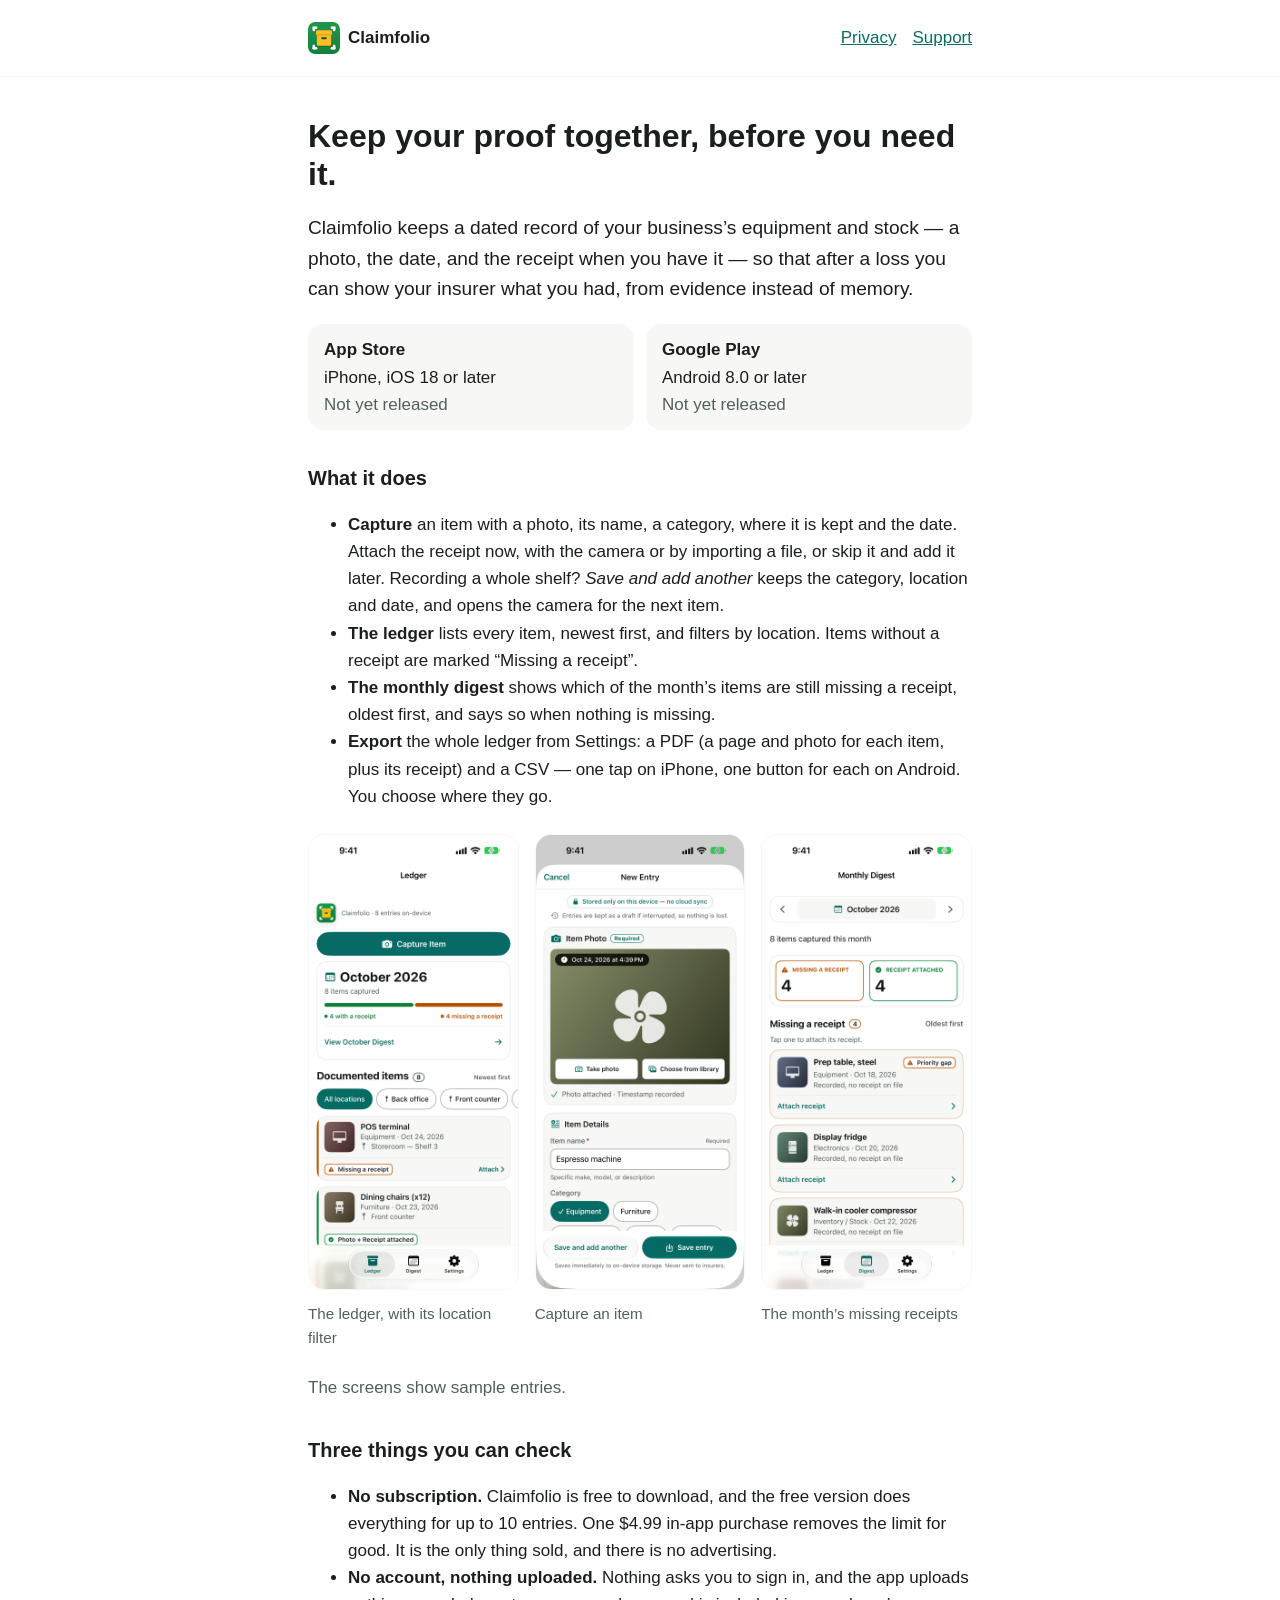
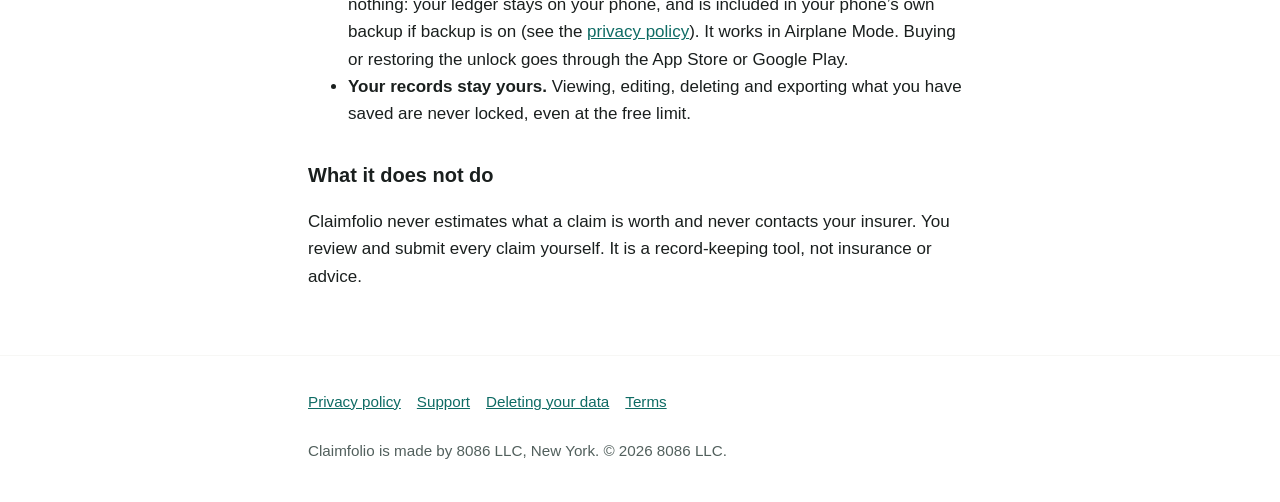
==== commit 87da3ce5: "App Store line: iPhone, iOS 18 or later (0.1.0 is iPhone-only) Co-Authored-By: Claude Opus 5.5 <nore" ====
--- a/index.html
+++ b/index.html
@@ -27,7 +27,7 @@
 <h1>Keep your proof together, before you need it.</h1>
 <p class="lede">Claimfolio keeps a dated record of your business&rsquo;s equipment and stock &mdash; a photo, the date, and the receipt when you have it &mdash; so that after a loss you can show your insurer what you had, from evidence instead of memory.</p>
 <ul class="cta" aria-label="Where to get Claimfolio">
-<li><strong>App Store</strong><span>iPhone and iPad, iOS 18 or later</span><span class="muted">Not yet released</span></li>
+<li><strong>App Store</strong><span>iPhone, iOS 18 or later</span><span class="muted">Not yet released</span></li>
 <li><strong>Google Play</strong><span>Android 8.0 or later</span><span class="muted">Not yet released</span></li>
 </ul>
 
